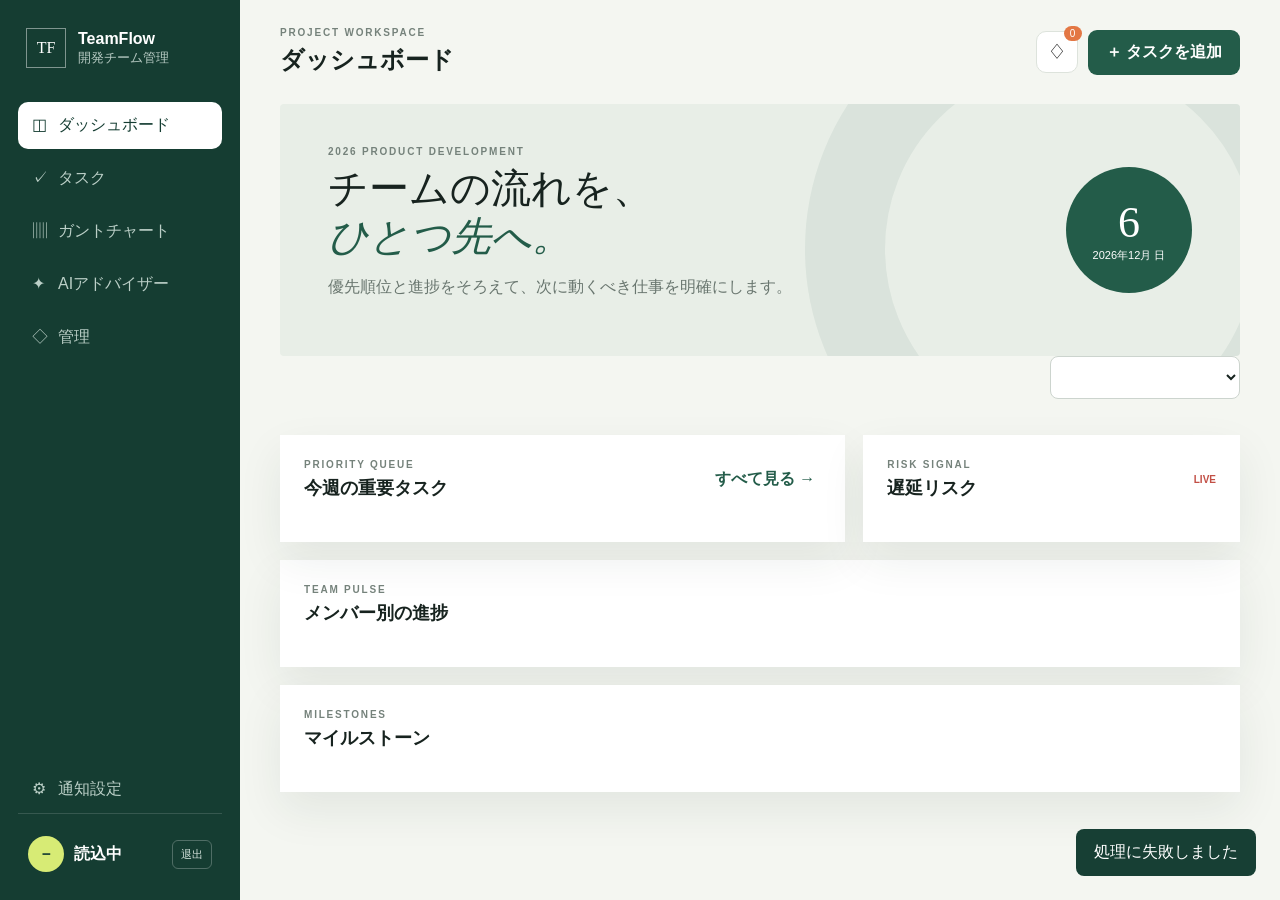
==== static/index.html @ c287a31d "Gemini本番接続診断を追加" ====
<!doctype html>
<html lang="ja">
<head>
  <meta charset="utf-8">
  <meta name="viewport" content="width=device-width, initial-scale=1">
  <meta name="theme-color" content="#153d32">
  <title>TeamFlow</title>
  <link rel="manifest" href="/static/manifest.webmanifest">
  <link rel="icon" href="/static/teamflow-icon.svg" type="image/svg+xml">
  <link rel="apple-touch-icon" href="/static/teamflow-icon.svg">
  <link rel="stylesheet" href="/static/style.css?v=3">
  <style>
    .task-link{border:0;background:none;padding:0;color:var(--ink);font:inherit;font-weight:700;text-align:left;cursor:pointer}.task-link:hover{color:var(--green);text-decoration:underline}
    .profile>div:nth-child(2){min-width:0;flex:1}.logout-button{border:1px solid rgba(255,255,255,.25);background:transparent;color:#d8e5df;border-radius:6px;padding:6px 8px;font-size:11px;cursor:pointer}.logout-button:hover{background:#fff;color:#153d32}
    .range-field{display:grid;grid-template-columns:1fr auto;align-items:center;gap:10px}.range-field input{width:100%;padding:0}.range-field output{min-width:42px;text-align:right}.row-actions{display:flex;gap:4px}.row-action{border:0;background:none;color:var(--green);cursor:pointer;font:inherit;font-weight:700}.row-action.delete{color:var(--red)}.detail-edit{margin-left:auto}
    .milestone-panel{margin-top:18px}.milestone-grid{display:grid;grid-template-columns:repeat(3,1fr);gap:12px}.milestone-card{padding:16px;background:#f6f8f4;border-left:4px solid var(--orange)}.milestone-card.achieved{border-color:var(--green);opacity:.75}.milestone-card strong,.milestone-card small{display:block}.milestone-card small{margin-top:7px;color:var(--muted)}.admin-users{display:grid;gap:8px;margin-top:18px}.admin-user{display:grid;grid-template-columns:36px 1fr auto;gap:10px;align-items:center;padding:11px;background:#f6f8f4}.admin-user code{color:var(--muted)}.milestone-form,.project-form{display:grid;gap:14px;margin-top:20px}.milestone-form label,.project-form label{display:grid;gap:7px;font-size:12px;font-weight:700}.project-form .date-row{display:grid;grid-template-columns:1fr 1fr;gap:12px}.admin-milestones,.admin-projects{margin-top:18px}.admin-milestone-list,.admin-project-list{display:grid;gap:8px}.admin-milestone,.admin-project{display:grid;grid-template-columns:1fr auto auto;gap:12px;align-items:center;padding:13px;border:1px solid var(--line)}.admin-milestone.done strong{text-decoration:line-through;color:var(--muted)}.admin-project small{display:block;color:var(--muted);margin-top:5px}.project-filter{min-width:190px}.notification-item.unread{background:#fff6e9;border-left-color:var(--orange)}.notification-item header{display:flex;justify-content:space-between;gap:10px}.notification-actions{display:flex;gap:10px;margin-top:9px}.notification-actions button{border:0;background:none;padding:0;color:var(--green);font:inherit;font-size:12px;font-weight:700;cursor:pointer}@media(max-width:700px){.milestone-grid{grid-template-columns:1fr}.admin-milestone,.admin-project{grid-template-columns:1fr}.admin-milestone .row-actions,.admin-project .row-actions{justify-content:flex-end}.project-form .date-row{grid-template-columns:1fr}}
    .gantt-track{touch-action:none}.gantt-today{position:absolute;top:0;bottom:0;width:2px;background:var(--orange);z-index:1;pointer-events:none}.gantt-today:before{content:"今日";position:absolute;top:1px;left:4px;color:var(--orange);font-size:9px;font-weight:800}.gantt-bar.editable{cursor:grab;overflow:visible;user-select:none;z-index:2}.gantt-bar.dragging{cursor:grabbing;opacity:.82;box-shadow:0 4px 14px rgba(0,0,0,.18)}.gantt-handle{position:absolute;top:0;width:10px;height:100%;background:rgba(255,255,255,.55);cursor:ew-resize}.gantt-handle.start{left:0}.gantt-handle.end{right:0}.gantt-date-preview{position:fixed;z-index:100;background:#17231f;color:#fff;padding:7px 10px;border-radius:6px;font-size:11px;pointer-events:none;box-shadow:0 8px 24px rgba(0,0,0,.22)}.voice-task-button{position:fixed;right:24px;bottom:76px;z-index:90;border:0;border-radius:24px;background:var(--orange);color:#fff;padding:12px 18px;font:inherit;font-weight:700;cursor:pointer;box-shadow:var(--shadow)}
    .detail-dialog{width:min(720px,calc(100% - 28px));max-height:88vh}.detail-shell{padding:28px;max-height:88vh;overflow:auto}.detail-meta{display:flex;flex-wrap:wrap;gap:8px;margin:20px 0}.detail-meta span{padding:6px 10px;border-radius:14px;background:#edf1ec;color:var(--muted);font-size:12px}.detail-description{color:var(--muted);line-height:1.7}.detail-section{margin-top:26px;padding-top:22px;border-top:1px solid var(--line)}.section-title{display:flex;align-items:center;justify-content:space-between}.section-title h4{margin:0 0 14px}.section-title span,.empty-note{color:var(--muted);font-size:12px}.subtask-list,.comment-list{display:grid;gap:8px}.subtask-item{display:flex;align-items:center;gap:10px;background:#f6f8f4;padding:11px 12px}.subtask-item.done span{text-decoration:line-through;color:var(--muted)}.subtask-item button{margin-left:auto;border:0;background:none;cursor:pointer}.inline-form,.comment-form{display:flex;gap:8px;margin-top:12px}.inline-form input,.comment-form textarea{flex:1}.comment-item{padding:14px 0;border-bottom:1px solid var(--line)}.comment-item header{display:flex;justify-content:space-between;margin-bottom:6px}.comment-item small{color:var(--muted)}.comment-item p{margin:0;white-space:pre-wrap;line-height:1.6}
  </style>
</head>
<body>
  <div class="app-shell">
    <aside class="sidebar">
      <div class="brand"><span class="brand-mark">TF</span><div><strong>TeamFlow</strong><small>開発チーム管理</small></div></div>
      <nav>
        <button class="nav-item active" data-view="dashboard"><span>◫</span>ダッシュボード</button>
        <button class="nav-item" data-view="tasks"><span>✓</span>タスク</button>
        <button class="nav-item" data-view="gantt"><span>▥</span>ガントチャート</button>
        <button class="nav-item" data-view="ai"><span>✦</span>AIアドバイザー</button>
        <button class="nav-item" data-view="admin"><span>◇</span>管理</button>
      </nav>
      <div class="sidebar-bottom">
        <button class="nav-item" data-view="settings"><span>⚙</span>通知設定</button>
        <div class="profile"><div id="profileAvatar" class="avatar">－</div><div><strong id="profileName">読込中</strong><small id="profileRole"></small></div><button id="logoutButton" class="logout-button" title="ログアウト">退出</button></div>
      </div>
    </aside>

    <main>
      <header class="topbar">
        <button id="menuButton" class="icon-button menu-button">☰</button>
        <div><p class="eyebrow">PROJECT WORKSPACE</p><h1 id="pageTitle">ダッシュボード</h1></div>
        <div class="top-actions"><button id="notificationButton" class="icon-button">♢<span id="notificationCount" class="badge">0</span></button><button id="newTaskButton" class="primary-button">＋ タスクを追加</button></div>
      </header>

      <section id="dashboardView" class="view active">
        <div class="hero">
          <div><p class="eyebrow">2026 PRODUCT DEVELOPMENT</p><h2>チームの流れを、<br><em>ひとつ先へ。</em></h2><p>優先順位と進捗をそろえて、次に動くべき仕事を明確にします。</p></div>
          <div class="hero-date"><span id="todayDay"></span><small id="todayLabel"></small></div>
        </div>
        <div class="toolbar"><div></div><select id="dashboardProjectFilter" class="project-filter"></select></div>
        <div id="summaryCards" class="summary-grid"></div>
        <div class="dashboard-grid">
          <section class="panel"><div class="panel-head"><div><p class="eyebrow">PRIORITY QUEUE</p><h3>今週の重要タスク</h3></div><button class="text-button" data-go="tasks">すべて見る →</button></div><div id="priorityTasks" class="task-list"></div></section>
          <section class="panel"><div class="panel-head"><div><p class="eyebrow">RISK SIGNAL</p><h3>遅延リスク</h3></div><span class="live-dot">LIVE</span></div><div id="riskTasks" class="risk-list"></div></section>
        </div>
        <section class="panel"><div class="panel-head"><div><p class="eyebrow">TEAM PULSE</p><h3>メンバー別の進捗</h3></div></div><div id="teamProgress" class="team-grid"></div></section>
        <section class="panel milestone-panel"><div class="panel-head"><div><p class="eyebrow">MILESTONES</p><h3>マイルストーン</h3></div></div><div id="dashboardMilestones" class="milestone-grid"></div></section>
      </section>

      <section id="tasksView" class="view">
        <div class="toolbar"><div class="filter-group"><button class="filter active" data-status="all">すべて</button><button class="filter" data-status="todo">未着手</button><button class="filter" data-status="in_progress">進行中</button><button class="filter" data-status="review">レビュー</button><button class="filter" data-status="hold">保留</button><button class="filter" data-status="done">完了</button></div><div class="top-actions"><select id="taskProjectFilter" class="project-filter"></select><input id="taskSearch" type="search" placeholder="タスクを検索"></div></div>
        <div class="panel table-panel"><div class="table-wrap"><table><thead><tr><th>タスク</th><th>担当</th><th>期限</th><th>優先度</th><th>進捗</th><th>状態</th><th></th></tr></thead><tbody id="taskTable"></tbody></table></div></div>
      </section>

      <section id="ganttView" class="view"><div class="panel"><div class="panel-head"><div><p class="eyebrow">TIMELINE</p><h3>プロジェクト工程</h3></div><div class="top-actions"><select id="ganttProjectFilter" class="project-filter"></select><span class="legend"><i></i> 今日</span></div></div><div id="ganttChart" class="gantt"></div></div></section>

      <section id="aiView" class="view"><div class="ai-layout"><section class="ai-intro"><span class="ai-orb">✦</span><p class="eyebrow">TEAMFLOW AI</p><h2>チームの状況を踏まえて、<br>次の一手を整理します。</h2><p>タスク名、期限、進捗だけを使い、プロジェクトの優先順位や遅延対策を提案します。</p><div class="prompt-chips"><button>今週、一番リスクの高いタスクは？</button><button>優先順位を整理して</button><button>遅延を防ぐために何をすべき？</button></div><div class="ai-actions"><button id="geminiTestButton" class="secondary-button" type="button">Gemini接続テスト</button><button id="weeklyReportButton" class="secondary-button" type="button">週次レポートを生成</button></div></section><section class="chat-panel"><div id="chatMessages" class="chat-messages"><div class="message assistant">こんにちは。TeamFlowのタスク状況をもとに、進め方を一緒に整理します。</div></div><form id="chatForm" class="chat-form"><textarea id="chatInput" rows="2" placeholder="チームの状況について相談する"></textarea><button class="primary-button" type="submit">送信</button></form></section></div></section>

      <section id="settingsView" class="view"><div class="settings-grid"><section class="panel"><p class="eyebrow">NOTIFICATIONS</p><h3>通知チャンネル</h3><label class="setting-row"><span><strong>アプリ内通知</strong><small>期限・進捗・緊急タスクを通知します</small></span><input id="inAppSetting" type="checkbox"></label><label class="setting-row"><span><strong>LINE通知</strong><small>Messaging API連携後に有効になります</small></span><input id="lineSetting" type="checkbox"></label><label class="setting-row"><span><strong>週次サマリー</strong><small>毎週月曜にチーム状況をまとめます</small></span><input id="weeklySetting" type="checkbox"></label><p id="settingsStatus" class="empty-note"></p><button id="runNotificationCheck" class="secondary-button" type="button">遅延リスクを今すぐ確認</button></section><section class="panel"><div class="panel-head"><div><p class="eyebrow">INBOX</p><h3>最近の通知</h3></div><button id="readAllNotifications" class="text-button" type="button">すべて既読</button></div><div id="notificationList" class="notification-list"></div></section></div><div class="settings-grid"><section class="panel"><p class="eyebrow">ACCOUNT</p><h3>パスワード変更</h3><form id="passwordForm" class="milestone-form"><label>現在のパスワード<input name="current_password" type="password" required></label><label>新しいパスワード<input name="new_password" type="password" minlength="10" required></label><button class="primary-button" type="submit">パスワードを変更</button></form></section><section class="panel"><p class="eyebrow">LINE ACCOUNT</p><h3>LINE連携</h3><div class="line-link-panel"><p id="lineLinkStatus" class="empty-note"></p><p>1. TeamFlowのLINE公式アカウントを友だち追加<br>2. 下のボタンでコードを発行<br>3. 発行したコードをLINEのトークへ送信</p><output id="lineLinkCode" class="line-link-code" hidden></output><div class="dialog-actions"><button id="lineTestButton" class="secondary-button" type="button">テスト送信</button><button id="lineLinkButton" class="primary-button" type="button">連携コードを発行</button></div></div></section></div></section>

      <section id="adminView" class="view"><div class="settings-grid"><section class="panel"><p class="eyebrow">NEW PROJECT</p><h3 id="projectFormTitle">プロジェクト登録</h3><form id="projectForm" class="project-form"><input type="hidden" name="id"><label>プロジェクト名<input name="name" maxlength="120" required></label><div class="date-row"><label>開始日<input name="start_date" type="date" required></label><label>終了日<input name="end_date" type="date" required></label></div><label>説明<textarea name="description" rows="3"></textarea></label><div class="dialog-actions"><button id="projectCancelEdit" class="secondary-button" type="button" hidden>編集を取消</button><button id="projectSubmitButton" class="primary-button" type="submit">登録する</button></div></form></section><section class="panel"><p class="eyebrow">NEW MILESTONE</p><h3>マイルストーン登録</h3><form id="milestoneForm" class="milestone-form"><label>プロジェクト<select name="project_id" required></select></label><label>名称<input name="name" maxlength="120" required placeholder="例：設計完了"></label><label>期限<input name="due_date" type="date" required></label><button class="primary-button" type="submit">登録する</button></form></section></div><section class="panel admin-projects"><div class="panel-head"><div><p class="eyebrow">PROJECTS</p><h3>プロジェクト一覧</h3></div></div><div id="adminProjects" class="admin-project-list"></div></section><div class="settings-grid"><section class="panel"><p class="eyebrow">TEAM MEMBERS</p><h3>メンバー構成</h3><div id="adminUsers" class="admin-users"></div></section><section class="panel"><div class="panel-head"><div><p class="eyebrow">PROJECT GATES</p><h3>マイルストーン一覧</h3></div></div><div id="adminMilestones" class="admin-milestone-list"></div></section></div></section>
    </main>
  </div>

  <dialog id="taskDialog"><form id="taskForm" method="dialog"><div class="dialog-head"><div><p id="taskDialogEyebrow" class="eyebrow">NEW TASK</p><h3 id="taskDialogTitle">タスクを追加</h3></div><button type="button" class="icon-button" data-close>×</button></div><input type="hidden" name="id"><div class="form-grid"><label class="full" data-full-edit>タスク名<input name="title" required maxlength="120"></label><label data-full-edit>プロジェクト<select name="project_id" required></select></label><label data-full-edit>担当者<select name="assignee_id"></select></label><label data-full-edit>優先度<select name="priority"><option value="high">高</option><option value="medium" selected>中</option><option value="low">低</option></select></label><label>ステータス<select name="status"><option value="todo">未着手</option><option value="in_progress">進行中</option><option value="review">レビュー待ち</option><option value="hold">保留</option><option value="done">完了</option></select></label><label data-full-edit>開始日<input name="start_date" type="date" required></label><label data-full-edit>期限<input name="due_date" type="date" required></label><label class="full">進捗<div class="range-field"><input name="progress" type="range" min="0" max="100" step="5" value="0"><output id="taskProgressOutput">0%</output></div></label><label class="full" data-full-edit>説明<textarea name="description" rows="3"></textarea></label><label id="updateCommentField" class="full">更新コメント（任意）<textarea name="update_comment" rows="2" maxlength="1000" placeholder="進捗や変更理由を残せます"></textarea></label></div><div class="dialog-actions"><button type="button" class="secondary-button" data-close>キャンセル</button><button id="taskSubmitButton" class="primary-button" type="submit">保存する</button></div></form></dialog>
  <dialog id="detailDialog" class="detail-dialog"><div class="detail-shell"><div class="dialog-head"><div><p class="eyebrow">TASK DETAIL</p><h3 id="detailTitle">タスク詳細</h3></div><button id="detailEditButton" type="button" class="secondary-button detail-edit">編集</button><button type="button" class="icon-button" data-detail-close>×</button></div><div id="detailMeta" class="detail-meta"></div><p id="detailDescription" class="detail-description"></p><section class="detail-section"><div class="section-title"><h4>サブタスク</h4><span id="subtaskCount"></span></div><div id="subtaskList" class="subtask-list"></div><form id="subtaskForm" class="inline-form"><input name="title" placeholder="サブタスクを追加" maxlength="120" required><button class="secondary-button" type="submit">追加</button></form></section><section class="detail-section"><div class="section-title"><h4>コメント</h4></div><form id="commentForm" class="comment-form"><textarea name="body" rows="2" placeholder="進捗や懸念点を共有" required></textarea><button class="primary-button" type="submit">投稿</button></form><div id="commentList" class="comment-list"></div></section></div></dialog>
  <button id="voiceTaskButton" class="voice-task-button" type="button" hidden>音声で入力</button>
  <div id="toast" class="toast"></div>
  <script src="/static/app.js?v=5"></script>
  <script src="/static/pwa.js?v=5"></script>
</body>
</html>
---- static/style.css ----
:root{--ink:#17231f;--muted:#69766f;--paper:#f4f6f1;--panel:#fff;--line:#dde3dc;--green:#235c49;--lime:#d7eb75;--orange:#e37744;--red:#c24f45;--shadow:0 18px 45px rgba(30,52,43,.08)}*{box-sizing:border-box}body{margin:0;background:var(--paper);color:var(--ink);font-family:"Yu Gothic UI","Hiragino Sans",sans-serif}.app-shell{display:grid;grid-template-columns:240px 1fr;min-height:100vh}.sidebar{position:sticky;top:0;height:100vh;background:#153d32;color:#fff;padding:28px 18px;display:flex;flex-direction:column}.brand{display:flex;align-items:center;gap:12px;padding:0 8px 34px}.brand-mark{width:40px;height:40px;display:grid;place-items:center;border:1px solid rgba(255,255,255,.45);font-family:Georgia,serif}.brand strong,.profile strong{display:block}.brand small,.profile small{color:#b9ccc5}.sidebar nav{display:grid;gap:6px}.nav-item{border:0;background:transparent;color:#bcd0c8;padding:13px 14px;border-radius:10px;text-align:left;font:inherit;cursor:pointer}.nav-item span{display:inline-block;width:26px}.nav-item:hover,.nav-item.active{background:#fff;color:#153d32}.sidebar-bottom{margin-top:auto}.profile{display:flex;gap:10px;align-items:center;padding:22px 10px 0;border-top:1px solid rgba(255,255,255,.14)}.avatar{width:36px;height:36px;border-radius:50%;display:grid;place-items:center;background:var(--lime);color:#153d32;font-weight:700}main{min-width:0;padding:0 40px 48px}.topbar{height:104px;display:flex;align-items:center;justify-content:space-between}.topbar h1{font-size:24px;margin:2px 0}.eyebrow{font-size:10px;letter-spacing:.18em;font-weight:800;color:#75827b;margin:0 0 6px}.top-actions{display:flex;gap:10px;align-items:center}.icon-button,.primary-button,.secondary-button,.text-button,.filter{font:inherit;cursor:pointer}.icon-button{position:relative;border:1px solid var(--line);background:#fff;width:42px;height:42px;border-radius:10px}.badge{position:absolute;right:-5px;top:-6px;background:var(--orange);color:white;border-radius:12px;min-width:18px;padding:2px 5px;font-size:10px}.primary-button{border:0;border-radius:9px;background:var(--green);color:#fff;padding:12px 18px;font-weight:700}.secondary-button{border:1px solid var(--line);border-radius:9px;background:#fff;padding:11px 18px}.menu-button{display:none}.view{display:none}.view.active{display:block}.hero{background:#e8eee7;min-height:250px;border-radius:4px;padding:42px 48px;display:flex;align-items:center;justify-content:space-between;overflow:hidden;position:relative}.hero:after{content:"";position:absolute;width:370px;height:370px;border:80px solid rgba(35,92,73,.07);border-radius:50%;right:-95px;top:-120px}.hero h2,.ai-intro h2{font:500 40px/1.2 Georgia,"Yu Mincho",serif;margin:8px 0 16px}.hero h2 em{color:var(--green);font-weight:400}.hero p:not(.eyebrow),.ai-intro>p{color:var(--muted)}.hero-date{z-index:1;width:126px;height:126px;border-radius:50%;background:var(--green);color:#fff;display:grid;place-content:center;text-align:center}.hero-date span{font:44px Georgia,serif}.hero-date small{font-size:11px}.summary-grid{display:grid;grid-template-columns:repeat(4,1fr);gap:14px;margin:18px 0}.summary-card{background:#fff;padding:22px;border-top:3px solid var(--green);box-shadow:var(--shadow)}.summary-card.warn{border-color:var(--orange)}.summary-card.danger{border-color:var(--red)}.summary-card strong{display:block;font:34px Georgia,serif;margin-top:12px}.summary-card small{color:var(--muted)}.dashboard-grid{display:grid;grid-template-columns:1.5fr 1fr;gap:18px;margin-bottom:18px}.panel{background:var(--panel);padding:24px;box-shadow:var(--shadow)}.panel-head{display:flex;justify-content:space-between;align-items:center;margin-bottom:18px}.panel h3{margin:0;font-size:18px}.text-button{border:0;background:none;color:var(--green);font-weight:700}.task-list,.risk-list{display:grid}.task-row{display:grid;grid-template-columns:1fr 130px 90px;gap:15px;align-items:center;padding:15px 0;border-top:1px solid var(--line)}.task-row h4{margin:0 0 5px;font-size:14px}.task-row small{color:var(--muted)}.progress{height:6px;background:#edf0eb;border-radius:10px;overflow:hidden}.progress i{display:block;height:100%;background:var(--green)}.risk-item{padding:14px 0;border-top:1px solid var(--line)}.risk-item header{display:flex;justify-content:space-between;gap:10px}.risk-item p{margin:6px 0 0;color:var(--muted);font-size:12px}.live-dot{color:var(--red);font-size:10px;font-weight:800}.team-grid{display:grid;grid-template-columns:repeat(4,1fr);gap:12px}.team-card{background:#f7f8f5;padding:16px}.team-card strong{font-size:14px}.team-card .progress{margin:14px 0 7px}.toolbar{display:flex;justify-content:space-between;margin-bottom:16px}.filter-group{display:flex;gap:6px}.filter{border:1px solid var(--line);background:#fff;padding:9px 14px;border-radius:20px}.filter.active{background:var(--green);color:#fff;border-color:var(--green)}input,select,textarea{font:inherit;border:1px solid #ccd4ce;border-radius:8px;background:#fff;padding:11px 12px;color:var(--ink)}#taskSearch{width:230px}.table-panel{padding:0}.table-wrap{overflow:auto}table{border-collapse:collapse;width:100%;min-width:850px}th,td{text-align:left;padding:16px;border-bottom:1px solid var(--line);font-size:13px}th{font-size:10px;letter-spacing:.12em;color:var(--muted);background:#fafbf9}.priority,.status{display:inline-block;padding:5px 9px;border-radius:12px;font-size:11px}.priority.high{background:#fce7e3;color:#a33931}.priority.medium{background:#fff0d8;color:#966019}.priority.low{background:#e6f1ec;color:#2f6a55}.status{background:#edf0ed}.table-progress{display:flex;align-items:center;gap:8px}.table-progress input{padding:0;width:80px}.row-menu{border:0;background:none;cursor:pointer;font-size:20px}.gantt{overflow:auto}.gantt-header,.gantt-row{display:grid;grid-template-columns:230px repeat(8,minmax(85px,1fr));min-width:920px}.gantt-header>div,.gantt-row>div{padding:12px 8px;border-right:1px solid var(--line)}.gantt-header{font-size:10px;color:var(--muted);border-bottom:1px solid var(--line)}.gantt-row{position:relative;border-bottom:1px solid var(--line);min-height:58px}.gantt-label strong,.gantt-label small{display:block}.gantt-label small{color:var(--muted);margin-top:4px}.gantt-track{grid-column:2/10;position:relative!important;padding:0!important}.gantt-bar{position:absolute;height:24px;top:17px;background:var(--green);border-radius:3px;color:#fff;font-size:10px;line-height:24px;padding:0 8px;white-space:nowrap;overflow:hidden;min-width:24px}.gantt-bar.overdue{background:var(--red)}.ai-layout{display:grid;grid-template-columns:1fr 1fr;gap:20px;min-height:630px}.ai-intro{background:#173f34;color:#fff;padding:54px}.ai-intro .eyebrow,.ai-intro>p{color:#bbcec6}.ai-orb{display:grid;place-items:center;width:62px;height:62px;border-radius:50%;background:var(--lime);color:#173f34;font-size:26px;margin-bottom:45px}.prompt-chips{display:grid;gap:8px;margin-top:38px}.prompt-chips button{border:1px solid rgba(255,255,255,.25);background:transparent;color:#fff;padding:12px;text-align:left;border-radius:6px;cursor:pointer}.chat-panel{background:#fff;display:flex;flex-direction:column;box-shadow:var(--shadow)}.chat-messages{padding:30px;display:flex;flex-direction:column;gap:14px;overflow:auto;flex:1}.message{max-width:85%;padding:14px 16px;border-radius:12px;white-space:pre-wrap;line-height:1.6;font-size:14px}.message.assistant{background:#eef2ed;align-self:flex-start}.message.user{background:var(--green);color:#fff;align-self:flex-end}.chat-form{display:flex;gap:10px;padding:18px;border-top:1px solid var(--line)}.chat-form textarea{resize:none;flex:1}.settings-grid{display:grid;grid-template-columns:1fr 1fr;gap:18px}.setting-row{display:flex;justify-content:space-between;align-items:center;padding:20px 0;border-bottom:1px solid var(--line)}.setting-row span>*{display:block}.setting-row small{color:var(--muted);margin-top:5px}.setting-row input{width:20px;height:20px}.notification-list{display:grid;gap:10px}.notification-item{padding:14px;background:#f6f8f4;border-left:3px solid var(--green);font-size:13px}.notification-item small{display:block;color:var(--muted);margin-top:6px}dialog{border:0;padding:0;width:min(620px,calc(100% - 28px));box-shadow:0 25px 80px rgba(0,0,0,.25)}dialog::backdrop{background:rgba(16,35,29,.55)}#taskForm{padding:26px}.dialog-head,.dialog-actions{display:flex;align-items:center;justify-content:space-between}.dialog-head h3{margin:0}.form-grid{display:grid;grid-template-columns:1fr 1fr;gap:16px;margin:24px 0}.form-grid label{display:grid;gap:7px;font-size:12px;font-weight:700}.form-grid .full{grid-column:1/-1}.dialog-actions{justify-content:flex-end;gap:10px}.toast{position:fixed;right:24px;bottom:24px;background:#173f34;color:#fff;padding:13px 18px;border-radius:8px;opacity:0;transform:translateY(10px);transition:.2s;pointer-events:none}.toast.show{opacity:1;transform:none}@media(max-width:980px){.app-shell{grid-template-columns:1fr}.sidebar{position:fixed;z-index:20;width:240px;transform:translateX(-100%);transition:.2s}.sidebar.open{transform:none}main{padding:0 22px 36px}.menu-button{display:block}.topbar>div:first-of-type{margin-right:auto;margin-left:12px}.dashboard-grid,.ai-layout,.settings-grid{grid-template-columns:1fr}.summary-grid{grid-template-columns:repeat(2,1fr)}.team-grid{grid-template-columns:repeat(2,1fr)}}@media(max-width:620px){main{padding:0 14px 28px}.topbar{height:86px}.topbar .eyebrow{display:none}.topbar h1{font-size:19px}.primary-button{padding:11px}.top-actions .primary-button{font-size:0}.top-actions .primary-button:first-letter{font-size:18px}.hero{padding:30px 24px}.hero h2,.ai-intro h2{font-size:31px}.hero-date{display:none}.summary-grid{grid-template-columns:1fr 1fr}.summary-card{padding:16px}.dashboard-grid{display:block}.dashboard-grid>.panel{margin-bottom:14px}.task-row{grid-template-columns:1fr 85px}.task-row>:last-child{display:none}.team-grid{grid-template-columns:1fr 1fr}.toolbar{display:grid;gap:12px}.filter-group{overflow:auto}.filter{white-space:nowrap}.toolbar input{width:100%!important}.ai-intro{padding:34px 26px}.ai-layout{min-height:auto}.chat-panel{min-height:550px}.settings-grid{display:block}.settings-grid>.panel{margin-bottom:14px}.form-grid{grid-template-columns:1fr}.form-grid .full{grid-column:auto}}
.admin-tools{display:flex;align-items:center;gap:12px;grid-column:1/-1;padding-bottom:12px;border-bottom:1px solid var(--line)}
.admin-tools small{color:var(--muted)}
.admin-tool-buttons{display:flex;gap:8px;flex-wrap:wrap}
.admin-tool-buttons a{text-decoration:none;color:var(--ink);display:inline-flex;align-items:center}
.admin-user{gap:12px}
.admin-user .row-action{margin-left:auto;white-space:nowrap}
.line-link-panel{display:grid;gap:14px;margin-top:18px}.line-link-panel p{line-height:1.8}.line-link-code{display:block;padding:18px;text-align:center;background:#f2f5ef;border:2px dashed var(--green);font:700 24px/1 monospace;letter-spacing:.08em;color:var(--green);user-select:all}
.ai-actions{display:flex;gap:8px;flex-wrap:wrap;margin-top:16px}.ai-actions .secondary-button{color:var(--ink)}

@media (max-width:700px){.admin-tools{align-items:flex-start;flex-direction:column}.admin-tool-buttons{display:grid;width:100%}.admin-tool-buttons>*{justify-content:center}.admin-user{align-items:flex-start;flex-wrap:wrap}.admin-user .row-action{margin-left:0}}
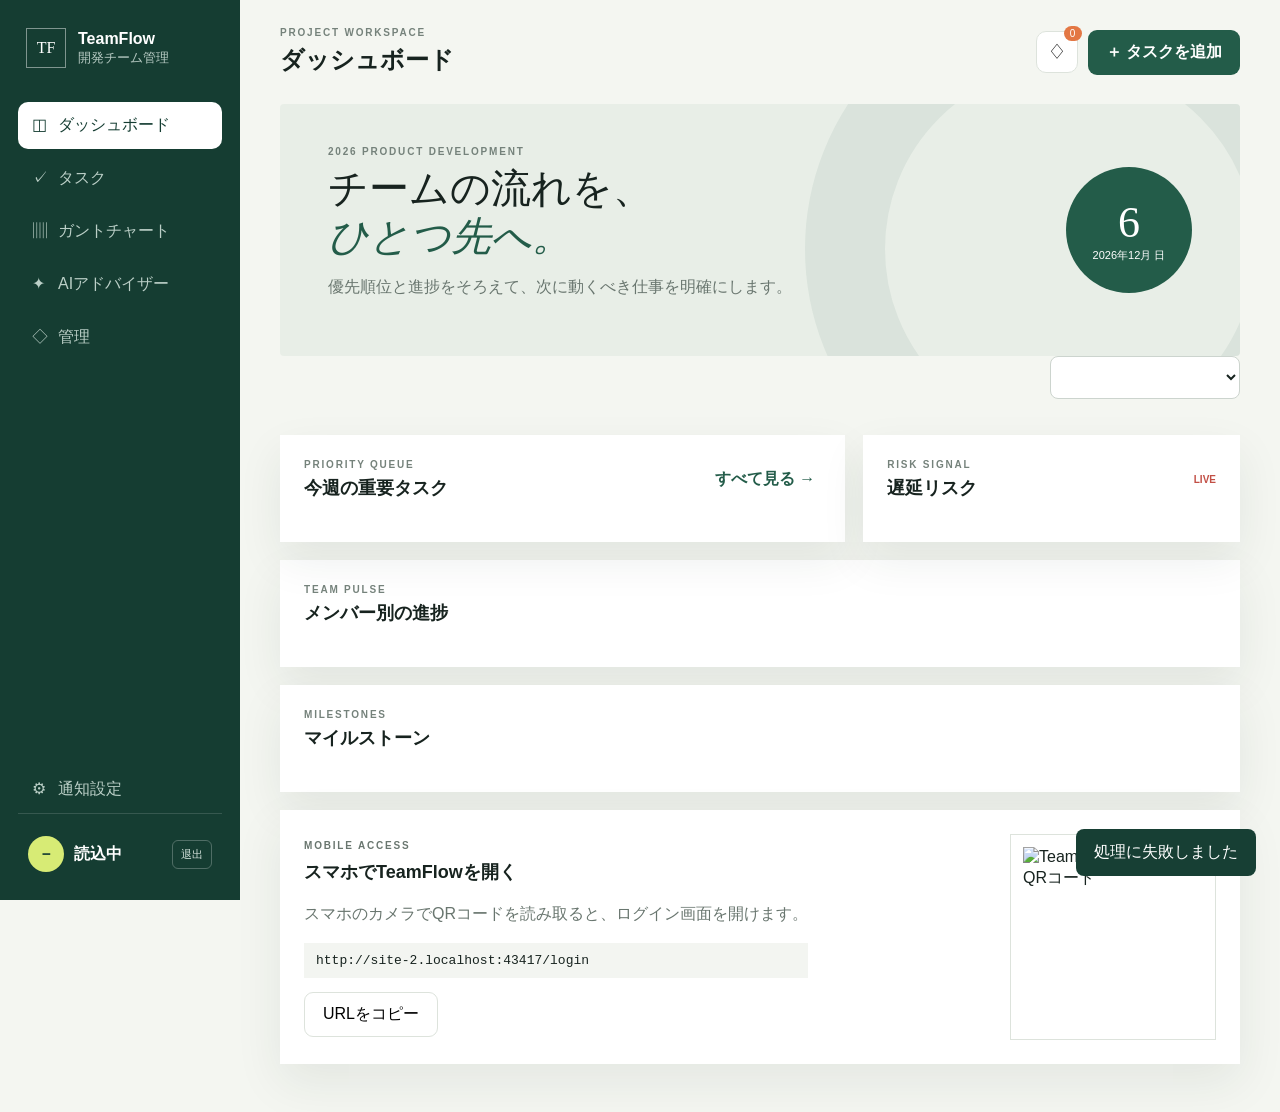
==== commit cf3122db: "ダッシュボードにスマホアクセスQRを追加" ====
--- a/static/index.html
+++ b/static/index.html
@@ -55,6 +55,7 @@
         </div>
         <section class="panel"><div class="panel-head"><div><p class="eyebrow">TEAM PULSE</p><h3>メンバー別の進捗</h3></div></div><div id="teamProgress" class="team-grid"></div></section>
         <section class="panel milestone-panel"><div class="panel-head"><div><p class="eyebrow">MILESTONES</p><h3>マイルストーン</h3></div></div><div id="dashboardMilestones" class="milestone-grid"></div></section>
+        <section class="panel access-panel"><div><p class="eyebrow">MOBILE ACCESS</p><h3>スマホでTeamFlowを開く</h3><p>スマホのカメラでQRコードを読み取ると、ログイン画面を開けます。</p><code id="accessUrl"></code><button id="copyAccessUrl" class="secondary-button" type="button">URLをコピー</button></div><div class="access-qr-wrap"><img id="accessQr" alt="TeamFlowアクセス用QRコード"></div></section>
       </section>
 
       <section id="tasksView" class="view">
@@ -76,7 +77,7 @@
   <dialog id="detailDialog" class="detail-dialog"><div class="detail-shell"><div class="dialog-head"><div><p class="eyebrow">TASK DETAIL</p><h3 id="detailTitle">タスク詳細</h3></div><button id="detailEditButton" type="button" class="secondary-button detail-edit">編集</button><button type="button" class="icon-button" data-detail-close>×</button></div><div id="detailMeta" class="detail-meta"></div><p id="detailDescription" class="detail-description"></p><section class="detail-section"><div class="section-title"><h4>サブタスク</h4><span id="subtaskCount"></span></div><div id="subtaskList" class="subtask-list"></div><form id="subtaskForm" class="inline-form"><input name="title" placeholder="サブタスクを追加" maxlength="120" required><button class="secondary-button" type="submit">追加</button></form></section><section class="detail-section"><div class="section-title"><h4>コメント</h4></div><form id="commentForm" class="comment-form"><textarea name="body" rows="2" placeholder="進捗や懸念点を共有" required></textarea><button class="primary-button" type="submit">投稿</button></form><div id="commentList" class="comment-list"></div></section></div></dialog>
   <button id="voiceTaskButton" class="voice-task-button" type="button" hidden>音声で入力</button>
   <div id="toast" class="toast"></div>
-  <script src="/static/app.js?v=5"></script>
-  <script src="/static/pwa.js?v=5"></script>
+  <script src="/static/app.js?v=7"></script>
+  <script src="/static/pwa.js?v=7"></script>
 </body>
 </html>
--- a/static/style.css
+++ b/static/style.css
@@ -7,5 +7,6 @@
 .admin-user .row-action{margin-left:auto;white-space:nowrap}
 .line-link-panel{display:grid;gap:14px;margin-top:18px}.line-link-panel p{line-height:1.8}.line-link-code{display:block;padding:18px;text-align:center;background:#f2f5ef;border:2px dashed var(--green);font:700 24px/1 monospace;letter-spacing:.08em;color:var(--green);user-select:all}
 .ai-actions{display:flex;gap:8px;flex-wrap:wrap;margin-top:16px}.ai-actions .secondary-button{color:var(--ink)}
+.access-panel{display:flex;align-items:center;justify-content:space-between;gap:28px;margin-top:18px}.access-panel p{color:var(--muted);line-height:1.7}.access-panel code{display:block;margin:14px 0;padding:10px 12px;background:#f3f5f1;overflow-wrap:anywhere}.access-qr-wrap{flex:0 0 auto;padding:12px;background:#fff;border:1px solid var(--line)}.access-qr-wrap img{display:block;width:180px;height:180px}
 
-@media (max-width:700px){.admin-tools{align-items:flex-start;flex-direction:column}.admin-tool-buttons{display:grid;width:100%}.admin-tool-buttons>*{justify-content:center}.admin-user{align-items:flex-start;flex-wrap:wrap}.admin-user .row-action{margin-left:0}}
+@media (max-width:700px){.admin-tools{align-items:flex-start;flex-direction:column}.admin-tool-buttons{display:grid;width:100%}.admin-tool-buttons>*{justify-content:center}.admin-user{align-items:flex-start;flex-wrap:wrap}.admin-user .row-action{margin-left:0}.access-panel{align-items:stretch;flex-direction:column}.access-qr-wrap{align-self:center}.access-qr-wrap img{width:220px;height:220px}}
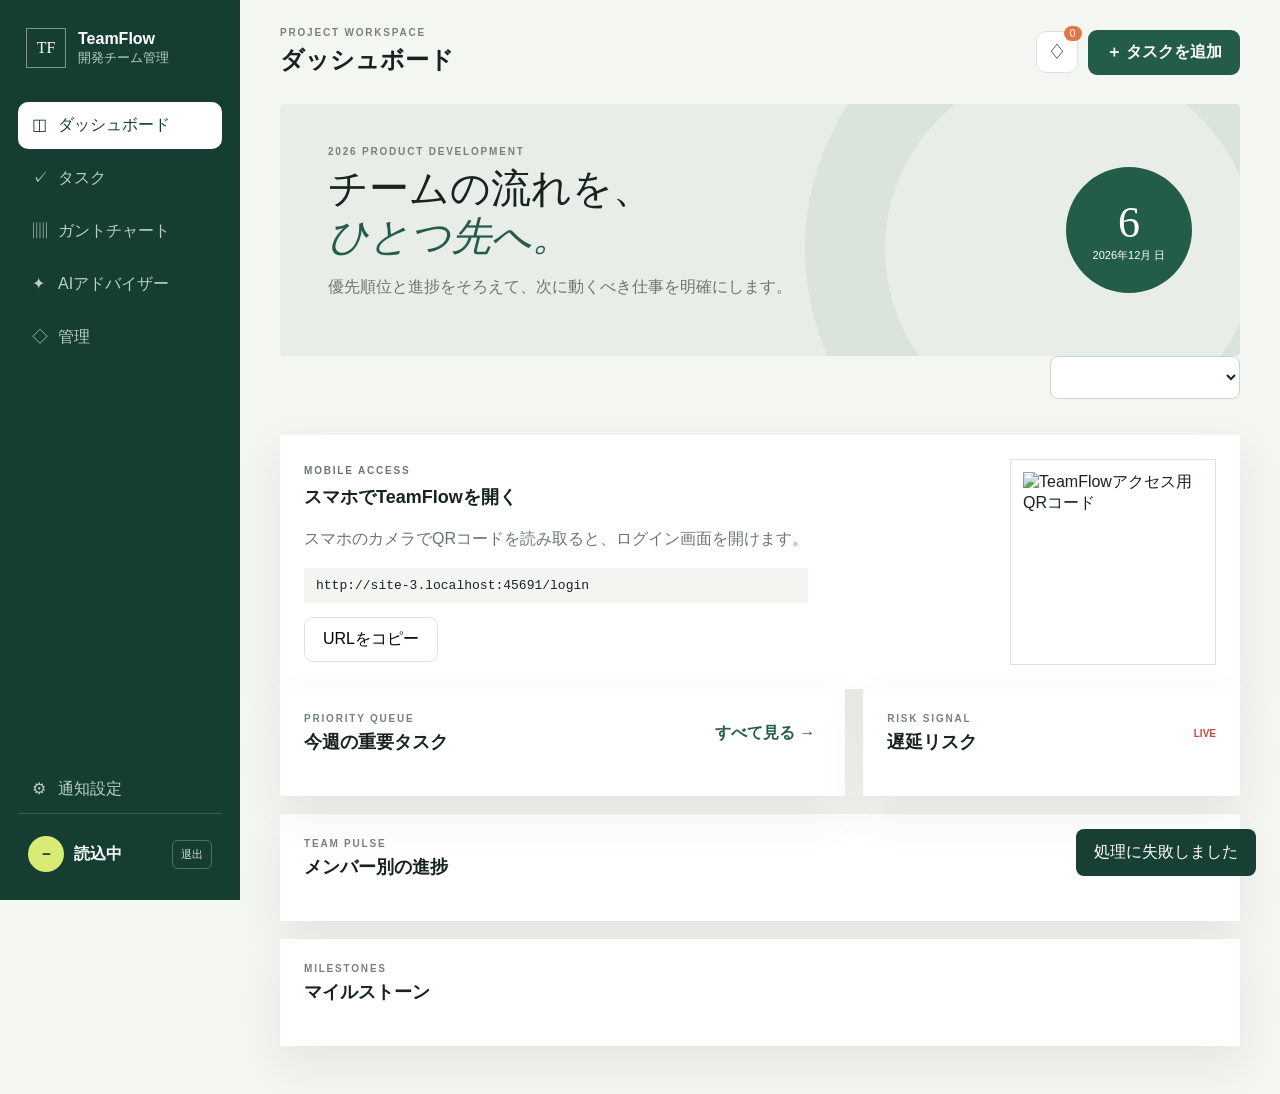
==== commit 28e81ab2: "QRコードをダッシュボード上部へ移動" ====
--- a/static/index.html
+++ b/static/index.html
@@ -49,13 +49,13 @@
         </div>
         <div class="toolbar"><div></div><select id="dashboardProjectFilter" class="project-filter"></select></div>
         <div id="summaryCards" class="summary-grid"></div>
+        <section class="panel access-panel"><div><p class="eyebrow">MOBILE ACCESS</p><h3>スマホでTeamFlowを開く</h3><p>スマホのカメラでQRコードを読み取ると、ログイン画面を開けます。</p><code id="accessUrl"></code><button id="copyAccessUrl" class="secondary-button" type="button">URLをコピー</button></div><div class="access-qr-wrap"><img id="accessQr" alt="TeamFlowアクセス用QRコード"></div></section>
         <div class="dashboard-grid">
           <section class="panel"><div class="panel-head"><div><p class="eyebrow">PRIORITY QUEUE</p><h3>今週の重要タスク</h3></div><button class="text-button" data-go="tasks">すべて見る →</button></div><div id="priorityTasks" class="task-list"></div></section>
           <section class="panel"><div class="panel-head"><div><p class="eyebrow">RISK SIGNAL</p><h3>遅延リスク</h3></div><span class="live-dot">LIVE</span></div><div id="riskTasks" class="risk-list"></div></section>
         </div>
         <section class="panel"><div class="panel-head"><div><p class="eyebrow">TEAM PULSE</p><h3>メンバー別の進捗</h3></div></div><div id="teamProgress" class="team-grid"></div></section>
         <section class="panel milestone-panel"><div class="panel-head"><div><p class="eyebrow">MILESTONES</p><h3>マイルストーン</h3></div></div><div id="dashboardMilestones" class="milestone-grid"></div></section>
-        <section class="panel access-panel"><div><p class="eyebrow">MOBILE ACCESS</p><h3>スマホでTeamFlowを開く</h3><p>スマホのカメラでQRコードを読み取ると、ログイン画面を開けます。</p><code id="accessUrl"></code><button id="copyAccessUrl" class="secondary-button" type="button">URLをコピー</button></div><div class="access-qr-wrap"><img id="accessQr" alt="TeamFlowアクセス用QRコード"></div></section>
       </section>
 
       <section id="tasksView" class="view">
@@ -77,7 +77,7 @@
   <dialog id="detailDialog" class="detail-dialog"><div class="detail-shell"><div class="dialog-head"><div><p class="eyebrow">TASK DETAIL</p><h3 id="detailTitle">タスク詳細</h3></div><button id="detailEditButton" type="button" class="secondary-button detail-edit">編集</button><button type="button" class="icon-button" data-detail-close>×</button></div><div id="detailMeta" class="detail-meta"></div><p id="detailDescription" class="detail-description"></p><section class="detail-section"><div class="section-title"><h4>サブタスク</h4><span id="subtaskCount"></span></div><div id="subtaskList" class="subtask-list"></div><form id="subtaskForm" class="inline-form"><input name="title" placeholder="サブタスクを追加" maxlength="120" required><button class="secondary-button" type="submit">追加</button></form></section><section class="detail-section"><div class="section-title"><h4>コメント</h4></div><form id="commentForm" class="comment-form"><textarea name="body" rows="2" placeholder="進捗や懸念点を共有" required></textarea><button class="primary-button" type="submit">投稿</button></form><div id="commentList" class="comment-list"></div></section></div></dialog>
   <button id="voiceTaskButton" class="voice-task-button" type="button" hidden>音声で入力</button>
   <div id="toast" class="toast"></div>
-  <script src="/static/app.js?v=7"></script>
-  <script src="/static/pwa.js?v=7"></script>
+  <script src="/static/app.js?v=8"></script>
+  <script src="/static/pwa.js?v=8"></script>
 </body>
 </html>
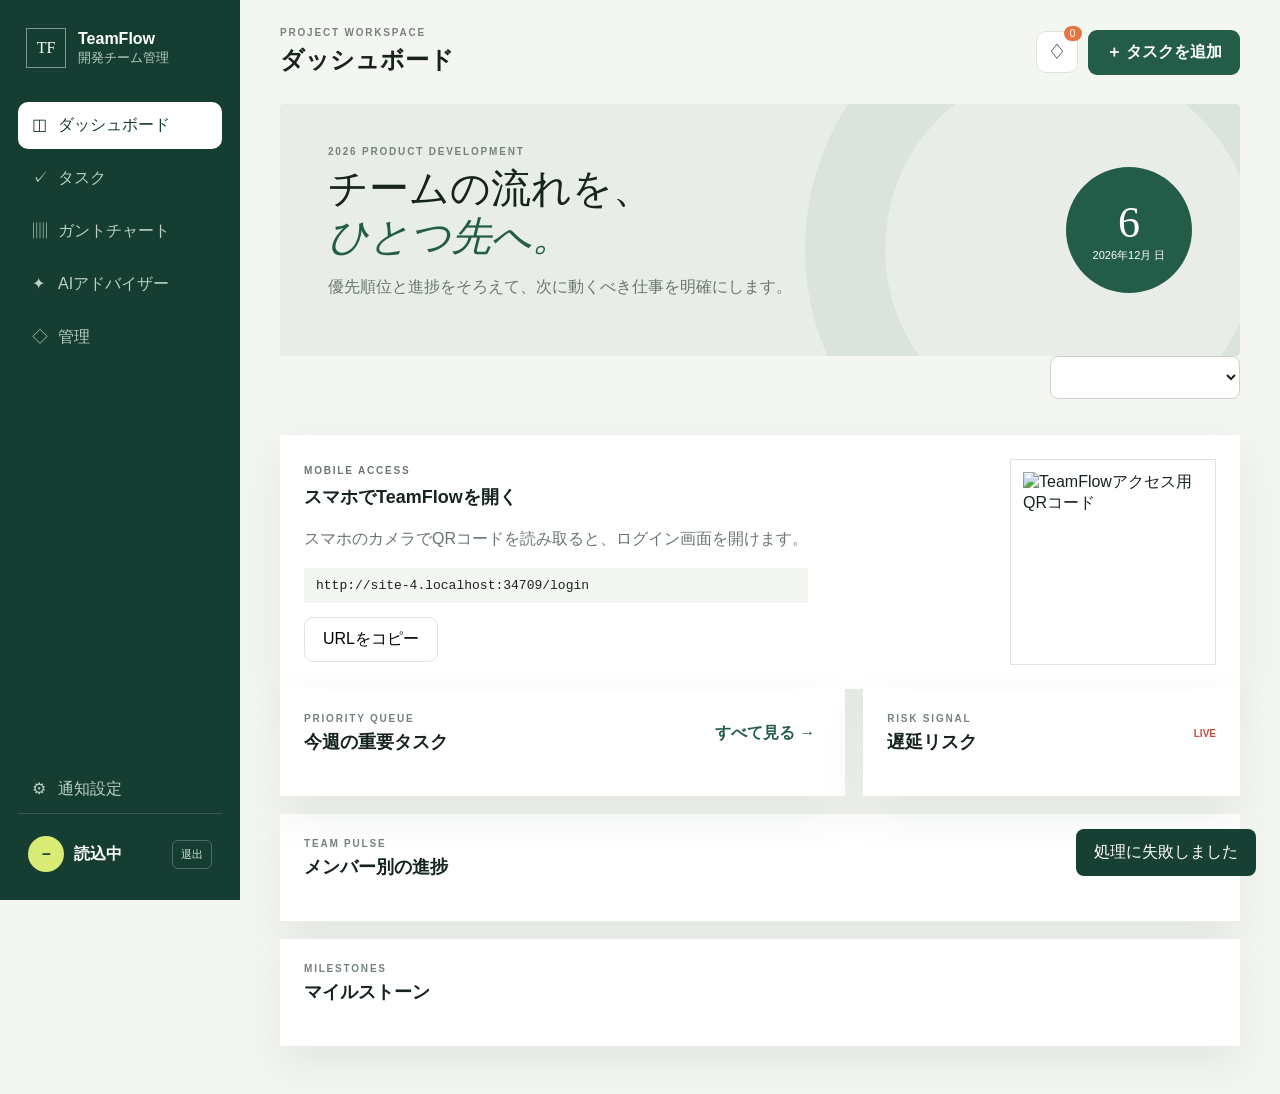
==== commit d3c5a5a4: "スマホではQRコードを最下部に表示" ====
--- a/static/index.html
+++ b/static/index.html
@@ -8,7 +8,7 @@
   <link rel="manifest" href="/static/manifest.webmanifest">
   <link rel="icon" href="/static/teamflow-icon.svg" type="image/svg+xml">
   <link rel="apple-touch-icon" href="/static/teamflow-icon.svg">
-  <link rel="stylesheet" href="/static/style.css?v=3">
+  <link rel="stylesheet" href="/static/style.css?v=4">
   <style>
     .task-link{border:0;background:none;padding:0;color:var(--ink);font:inherit;font-weight:700;text-align:left;cursor:pointer}.task-link:hover{color:var(--green);text-decoration:underline}
     .profile>div:nth-child(2){min-width:0;flex:1}.logout-button{border:1px solid rgba(255,255,255,.25);background:transparent;color:#d8e5df;border-radius:6px;padding:6px 8px;font-size:11px;cursor:pointer}.logout-button:hover{background:#fff;color:#153d32}
@@ -77,7 +77,7 @@
   <dialog id="detailDialog" class="detail-dialog"><div class="detail-shell"><div class="dialog-head"><div><p class="eyebrow">TASK DETAIL</p><h3 id="detailTitle">タスク詳細</h3></div><button id="detailEditButton" type="button" class="secondary-button detail-edit">編集</button><button type="button" class="icon-button" data-detail-close>×</button></div><div id="detailMeta" class="detail-meta"></div><p id="detailDescription" class="detail-description"></p><section class="detail-section"><div class="section-title"><h4>サブタスク</h4><span id="subtaskCount"></span></div><div id="subtaskList" class="subtask-list"></div><form id="subtaskForm" class="inline-form"><input name="title" placeholder="サブタスクを追加" maxlength="120" required><button class="secondary-button" type="submit">追加</button></form></section><section class="detail-section"><div class="section-title"><h4>コメント</h4></div><form id="commentForm" class="comment-form"><textarea name="body" rows="2" placeholder="進捗や懸念点を共有" required></textarea><button class="primary-button" type="submit">投稿</button></form><div id="commentList" class="comment-list"></div></section></div></dialog>
   <button id="voiceTaskButton" class="voice-task-button" type="button" hidden>音声で入力</button>
   <div id="toast" class="toast"></div>
-  <script src="/static/app.js?v=8"></script>
-  <script src="/static/pwa.js?v=8"></script>
+  <script src="/static/app.js?v=9"></script>
+  <script src="/static/pwa.js?v=9"></script>
 </body>
 </html>
--- a/static/style.css
+++ b/static/style.css
@@ -9,4 +9,4 @@
 .ai-actions{display:flex;gap:8px;flex-wrap:wrap;margin-top:16px}.ai-actions .secondary-button{color:var(--ink)}
 .access-panel{display:flex;align-items:center;justify-content:space-between;gap:28px;margin-top:18px}.access-panel p{color:var(--muted);line-height:1.7}.access-panel code{display:block;margin:14px 0;padding:10px 12px;background:#f3f5f1;overflow-wrap:anywhere}.access-qr-wrap{flex:0 0 auto;padding:12px;background:#fff;border:1px solid var(--line)}.access-qr-wrap img{display:block;width:180px;height:180px}
 
-@media (max-width:700px){.admin-tools{align-items:flex-start;flex-direction:column}.admin-tool-buttons{display:grid;width:100%}.admin-tool-buttons>*{justify-content:center}.admin-user{align-items:flex-start;flex-wrap:wrap}.admin-user .row-action{margin-left:0}.access-panel{align-items:stretch;flex-direction:column}.access-qr-wrap{align-self:center}.access-qr-wrap img{width:220px;height:220px}}
+@media (max-width:700px){.admin-tools{align-items:flex-start;flex-direction:column}.admin-tool-buttons{display:grid;width:100%}.admin-tool-buttons>*{justify-content:center}.admin-user{align-items:flex-start;flex-wrap:wrap}.admin-user .row-action{margin-left:0}#dashboardView.view.active{display:flex;flex-direction:column}.access-panel{align-items:stretch;flex-direction:column;order:99}.access-qr-wrap{align-self:center}.access-qr-wrap img{width:220px;height:220px}}
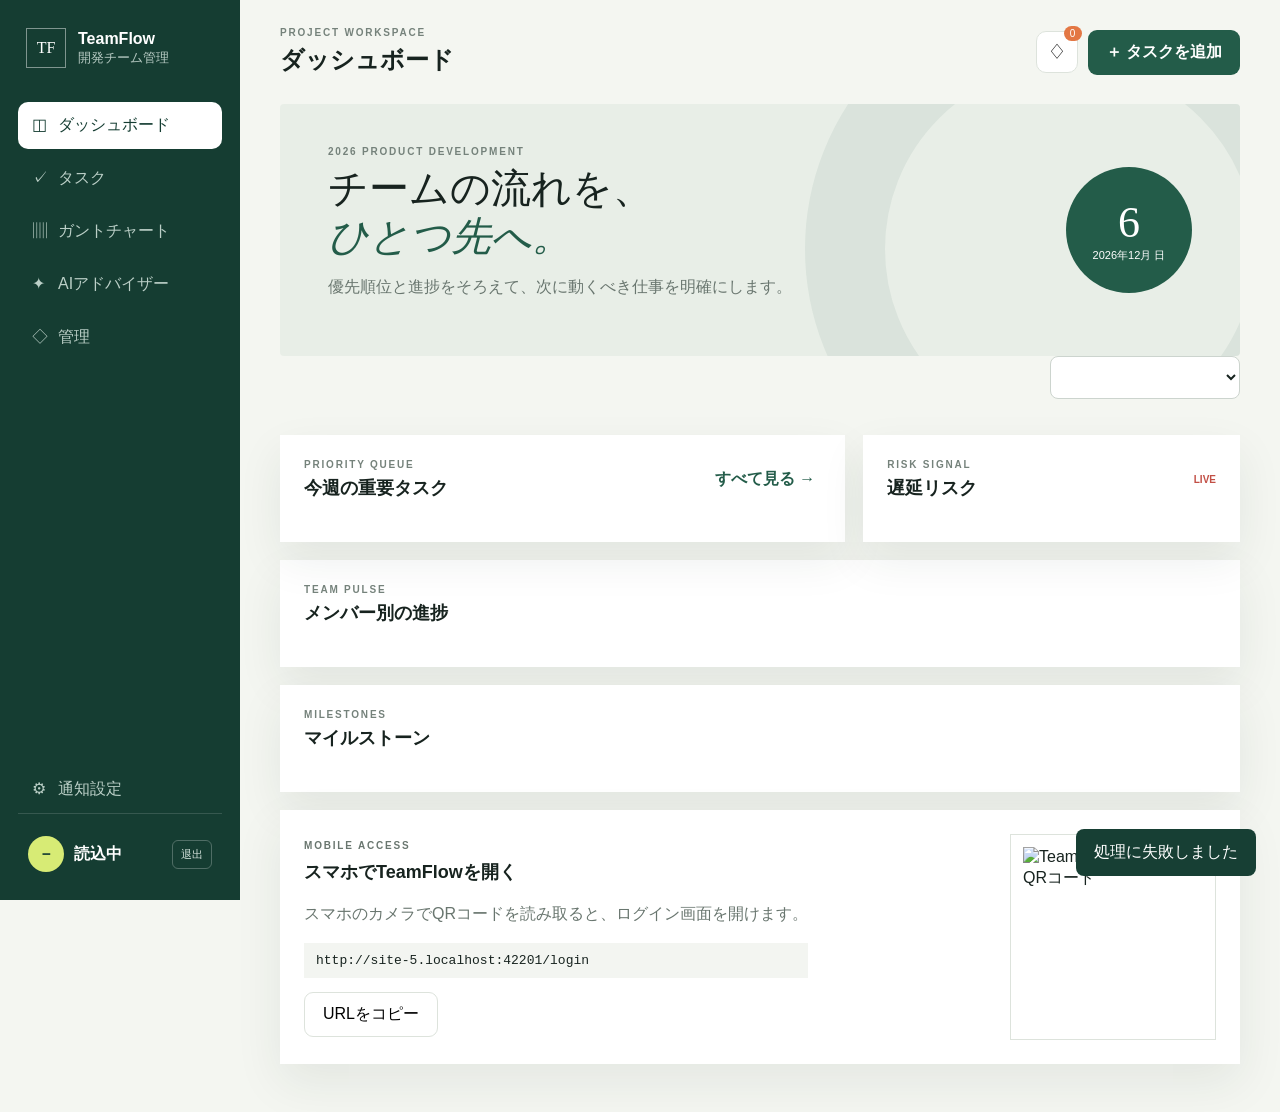
==== commit d2f69ea2: "QRコードを全端末で最下部に表示" ====
--- a/static/index.html
+++ b/static/index.html
@@ -8,7 +8,7 @@
   <link rel="manifest" href="/static/manifest.webmanifest">
   <link rel="icon" href="/static/teamflow-icon.svg" type="image/svg+xml">
   <link rel="apple-touch-icon" href="/static/teamflow-icon.svg">
-  <link rel="stylesheet" href="/static/style.css?v=4">
+  <link rel="stylesheet" href="/static/style.css?v=5">
   <style>
     .task-link{border:0;background:none;padding:0;color:var(--ink);font:inherit;font-weight:700;text-align:left;cursor:pointer}.task-link:hover{color:var(--green);text-decoration:underline}
     .profile>div:nth-child(2){min-width:0;flex:1}.logout-button{border:1px solid rgba(255,255,255,.25);background:transparent;color:#d8e5df;border-radius:6px;padding:6px 8px;font-size:11px;cursor:pointer}.logout-button:hover{background:#fff;color:#153d32}
@@ -49,13 +49,13 @@
         </div>
         <div class="toolbar"><div></div><select id="dashboardProjectFilter" class="project-filter"></select></div>
         <div id="summaryCards" class="summary-grid"></div>
-        <section class="panel access-panel"><div><p class="eyebrow">MOBILE ACCESS</p><h3>スマホでTeamFlowを開く</h3><p>スマホのカメラでQRコードを読み取ると、ログイン画面を開けます。</p><code id="accessUrl"></code><button id="copyAccessUrl" class="secondary-button" type="button">URLをコピー</button></div><div class="access-qr-wrap"><img id="accessQr" alt="TeamFlowアクセス用QRコード"></div></section>
         <div class="dashboard-grid">
           <section class="panel"><div class="panel-head"><div><p class="eyebrow">PRIORITY QUEUE</p><h3>今週の重要タスク</h3></div><button class="text-button" data-go="tasks">すべて見る →</button></div><div id="priorityTasks" class="task-list"></div></section>
           <section class="panel"><div class="panel-head"><div><p class="eyebrow">RISK SIGNAL</p><h3>遅延リスク</h3></div><span class="live-dot">LIVE</span></div><div id="riskTasks" class="risk-list"></div></section>
         </div>
         <section class="panel"><div class="panel-head"><div><p class="eyebrow">TEAM PULSE</p><h3>メンバー別の進捗</h3></div></div><div id="teamProgress" class="team-grid"></div></section>
         <section class="panel milestone-panel"><div class="panel-head"><div><p class="eyebrow">MILESTONES</p><h3>マイルストーン</h3></div></div><div id="dashboardMilestones" class="milestone-grid"></div></section>
+        <section class="panel access-panel"><div><p class="eyebrow">MOBILE ACCESS</p><h3>スマホでTeamFlowを開く</h3><p>スマホのカメラでQRコードを読み取ると、ログイン画面を開けます。</p><code id="accessUrl"></code><button id="copyAccessUrl" class="secondary-button" type="button">URLをコピー</button></div><div class="access-qr-wrap"><img id="accessQr" alt="TeamFlowアクセス用QRコード"></div></section>
       </section>
 
       <section id="tasksView" class="view">
@@ -77,7 +77,7 @@
   <dialog id="detailDialog" class="detail-dialog"><div class="detail-shell"><div class="dialog-head"><div><p class="eyebrow">TASK DETAIL</p><h3 id="detailTitle">タスク詳細</h3></div><button id="detailEditButton" type="button" class="secondary-button detail-edit">編集</button><button type="button" class="icon-button" data-detail-close>×</button></div><div id="detailMeta" class="detail-meta"></div><p id="detailDescription" class="detail-description"></p><section class="detail-section"><div class="section-title"><h4>サブタスク</h4><span id="subtaskCount"></span></div><div id="subtaskList" class="subtask-list"></div><form id="subtaskForm" class="inline-form"><input name="title" placeholder="サブタスクを追加" maxlength="120" required><button class="secondary-button" type="submit">追加</button></form></section><section class="detail-section"><div class="section-title"><h4>コメント</h4></div><form id="commentForm" class="comment-form"><textarea name="body" rows="2" placeholder="進捗や懸念点を共有" required></textarea><button class="primary-button" type="submit">投稿</button></form><div id="commentList" class="comment-list"></div></section></div></dialog>
   <button id="voiceTaskButton" class="voice-task-button" type="button" hidden>音声で入力</button>
   <div id="toast" class="toast"></div>
-  <script src="/static/app.js?v=9"></script>
-  <script src="/static/pwa.js?v=9"></script>
+  <script src="/static/app.js?v=10"></script>
+  <script src="/static/pwa.js?v=10"></script>
 </body>
 </html>
--- a/static/style.css
+++ b/static/style.css
@@ -9,4 +9,4 @@
 .ai-actions{display:flex;gap:8px;flex-wrap:wrap;margin-top:16px}.ai-actions .secondary-button{color:var(--ink)}
 .access-panel{display:flex;align-items:center;justify-content:space-between;gap:28px;margin-top:18px}.access-panel p{color:var(--muted);line-height:1.7}.access-panel code{display:block;margin:14px 0;padding:10px 12px;background:#f3f5f1;overflow-wrap:anywhere}.access-qr-wrap{flex:0 0 auto;padding:12px;background:#fff;border:1px solid var(--line)}.access-qr-wrap img{display:block;width:180px;height:180px}
 
-@media (max-width:700px){.admin-tools{align-items:flex-start;flex-direction:column}.admin-tool-buttons{display:grid;width:100%}.admin-tool-buttons>*{justify-content:center}.admin-user{align-items:flex-start;flex-wrap:wrap}.admin-user .row-action{margin-left:0}#dashboardView.view.active{display:flex;flex-direction:column}.access-panel{align-items:stretch;flex-direction:column;order:99}.access-qr-wrap{align-self:center}.access-qr-wrap img{width:220px;height:220px}}
+@media (max-width:700px){.admin-tools{align-items:flex-start;flex-direction:column}.admin-tool-buttons{display:grid;width:100%}.admin-tool-buttons>*{justify-content:center}.admin-user{align-items:flex-start;flex-wrap:wrap}.admin-user .row-action{margin-left:0}.access-panel{align-items:stretch;flex-direction:column}.access-qr-wrap{align-self:center}.access-qr-wrap img{width:220px;height:220px}}
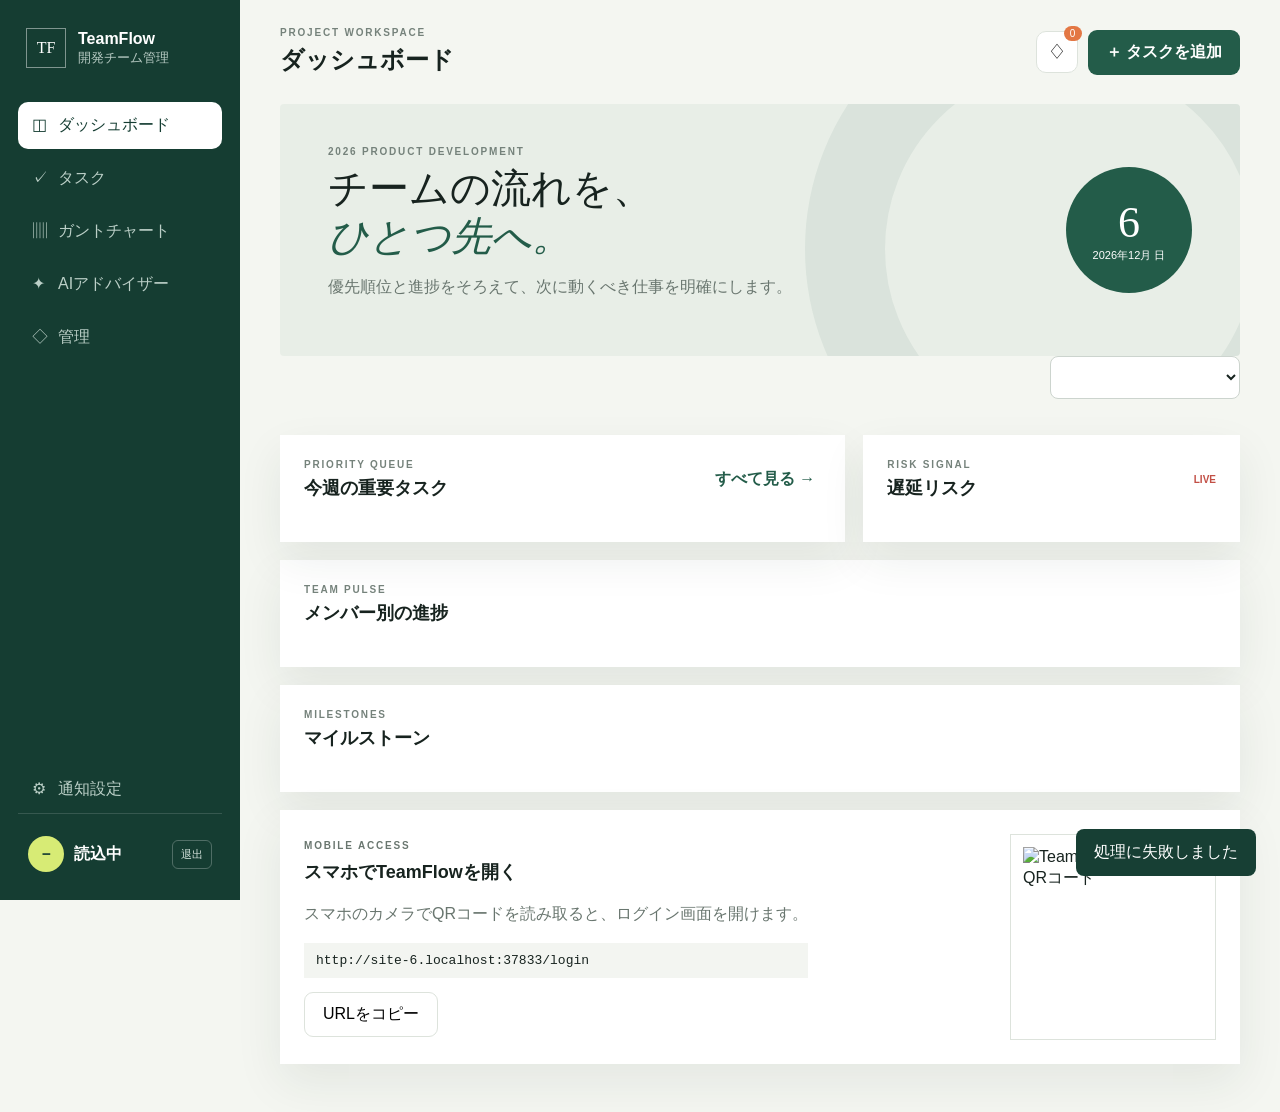
==== commit 95a0510b: "DBバックアップ復元機能を追加" ====
--- a/static/index.html
+++ b/static/index.html
@@ -77,7 +77,7 @@
   <dialog id="detailDialog" class="detail-dialog"><div class="detail-shell"><div class="dialog-head"><div><p class="eyebrow">TASK DETAIL</p><h3 id="detailTitle">タスク詳細</h3></div><button id="detailEditButton" type="button" class="secondary-button detail-edit">編集</button><button type="button" class="icon-button" data-detail-close>×</button></div><div id="detailMeta" class="detail-meta"></div><p id="detailDescription" class="detail-description"></p><section class="detail-section"><div class="section-title"><h4>サブタスク</h4><span id="subtaskCount"></span></div><div id="subtaskList" class="subtask-list"></div><form id="subtaskForm" class="inline-form"><input name="title" placeholder="サブタスクを追加" maxlength="120" required><button class="secondary-button" type="submit">追加</button></form></section><section class="detail-section"><div class="section-title"><h4>コメント</h4></div><form id="commentForm" class="comment-form"><textarea name="body" rows="2" placeholder="進捗や懸念点を共有" required></textarea><button class="primary-button" type="submit">投稿</button></form><div id="commentList" class="comment-list"></div></section></div></dialog>
   <button id="voiceTaskButton" class="voice-task-button" type="button" hidden>音声で入力</button>
   <div id="toast" class="toast"></div>
-  <script src="/static/app.js?v=10"></script>
-  <script src="/static/pwa.js?v=10"></script>
+  <script src="/static/app.js?v=11"></script>
+  <script src="/static/pwa.js?v=11"></script>
 </body>
 </html>
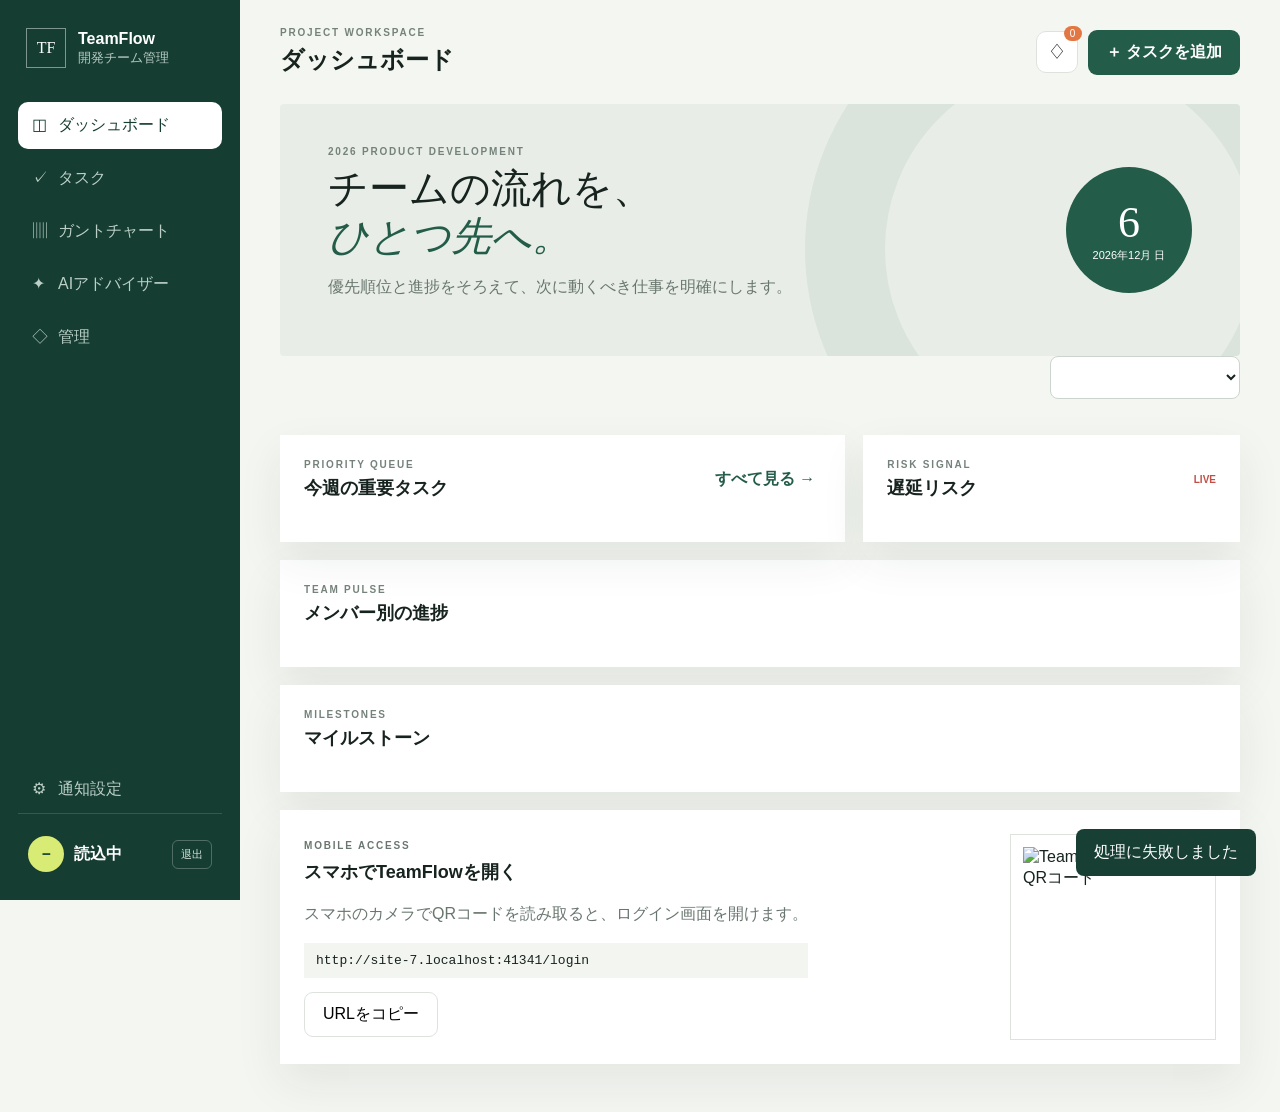
==== commit 329525a0: "Google Drive自動バックアップを追加" ====
--- a/static/index.html
+++ b/static/index.html
@@ -77,7 +77,7 @@
   <dialog id="detailDialog" class="detail-dialog"><div class="detail-shell"><div class="dialog-head"><div><p class="eyebrow">TASK DETAIL</p><h3 id="detailTitle">タスク詳細</h3></div><button id="detailEditButton" type="button" class="secondary-button detail-edit">編集</button><button type="button" class="icon-button" data-detail-close>×</button></div><div id="detailMeta" class="detail-meta"></div><p id="detailDescription" class="detail-description"></p><section class="detail-section"><div class="section-title"><h4>サブタスク</h4><span id="subtaskCount"></span></div><div id="subtaskList" class="subtask-list"></div><form id="subtaskForm" class="inline-form"><input name="title" placeholder="サブタスクを追加" maxlength="120" required><button class="secondary-button" type="submit">追加</button></form></section><section class="detail-section"><div class="section-title"><h4>コメント</h4></div><form id="commentForm" class="comment-form"><textarea name="body" rows="2" placeholder="進捗や懸念点を共有" required></textarea><button class="primary-button" type="submit">投稿</button></form><div id="commentList" class="comment-list"></div></section></div></dialog>
   <button id="voiceTaskButton" class="voice-task-button" type="button" hidden>音声で入力</button>
   <div id="toast" class="toast"></div>
-  <script src="/static/app.js?v=11"></script>
-  <script src="/static/pwa.js?v=11"></script>
+  <script src="/static/app.js?v=12"></script>
+  <script src="/static/pwa.js?v=12"></script>
 </body>
 </html>
